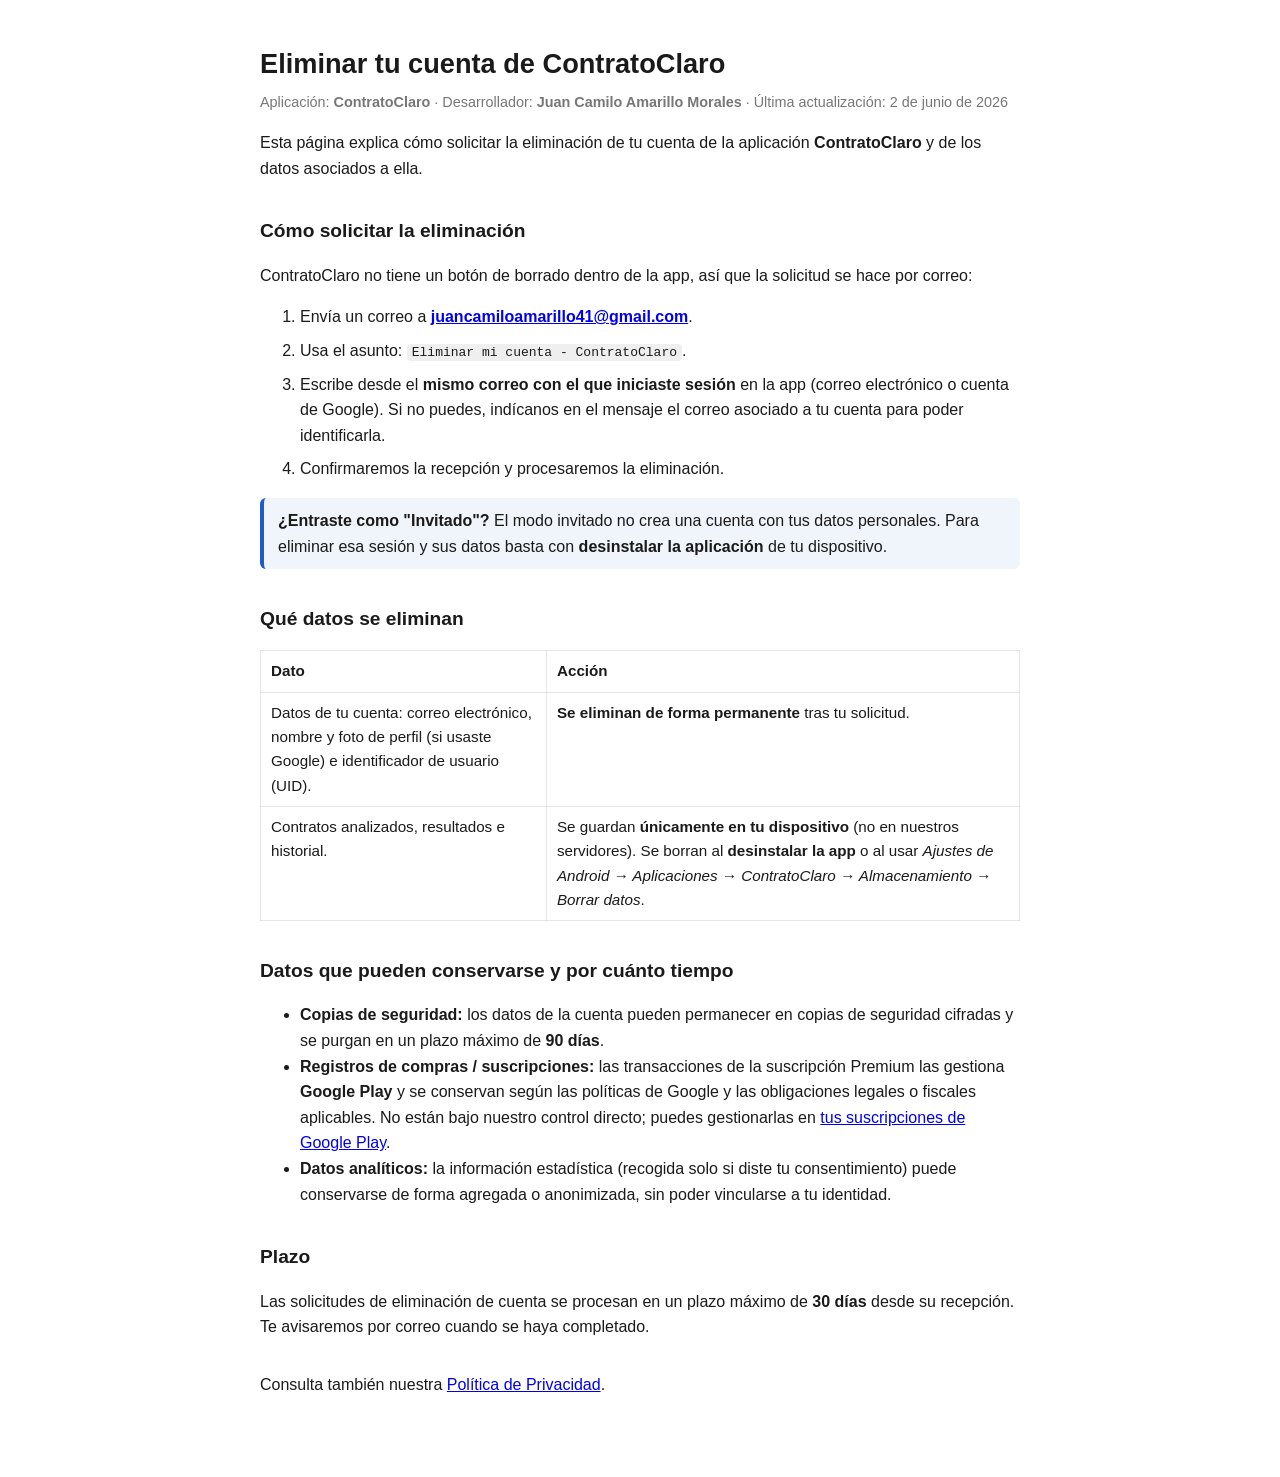
==== eliminar-cuenta.html @ 46ae16da "Add account deletion page" ====
<!DOCTYPE html>
<html lang="es">
<head>
  <meta charset="utf-8">
  <meta name="viewport" content="width=device-width, initial-scale=1">
  <title>Eliminar tu cuenta — ContratoClaro</title>
  <style>
    :root { color-scheme: light dark; }
    body {
      font-family: -apple-system, Segoe UI, Roboto, Helvetica, Arial, sans-serif;
      line-height: 1.6;
      max-width: 760px;
      margin: 0 auto;
      padding: 24px 18px 64px;
      color: #1a1a1a;
      background: #ffffff;
    }
    @media (prefers-color-scheme: dark) {
      body { color: #e6e6e6; background: #121212; }
      a { color: #8ab4f8; }
    }
    h1 { font-size: 1.7rem; margin-bottom: .2em; }
    h2 { font-size: 1.2rem; margin-top: 1.8em; }
    .updated { color: #777; font-size: .9rem; margin-top: 0; }
    table { border-collapse: collapse; width: 100%; margin: 1em 0; font-size: .95rem; }
    th, td { border: 1px solid #8883; padding: 8px 10px; text-align: left; vertical-align: top; }
    code { background: #8882; padding: 1px 5px; border-radius: 4px; }
    ol li { margin-bottom: .5em; }
    .box { background: #1e5bc611; border-left: 4px solid #1E5BC6; padding: 10px 14px; border-radius: 6px; }
  </style>
</head>
<body>

  <h1>Eliminar tu cuenta de ContratoClaro</h1>
  <p class="updated">Aplicación: <strong>ContratoClaro</strong> &middot; Desarrollador: <strong>Juan Camilo Amarillo Morales</strong> &middot; Última actualización: 2 de junio de 2026</p>

  <p>
    Esta página explica cómo solicitar la eliminación de tu cuenta de la aplicación
    <strong>ContratoClaro</strong> y de los datos asociados a ella.
  </p>

  <h2>Cómo solicitar la eliminación</h2>
  <p>ContratoClaro no tiene un botón de borrado dentro de la app, así que la solicitud se hace por correo:</p>
  <ol>
    <li>Envía un correo a <strong><a href="mailto:juancamiloamarillo41@gmail.com">juancamiloamarillo41@gmail.com</a></strong>.</li>
    <li>Usa el asunto: <code>Eliminar mi cuenta - ContratoClaro</code>.</li>
    <li>Escribe desde el <strong>mismo correo con el que iniciaste sesión</strong> en la app (correo electrónico o cuenta de Google). Si no puedes, indícanos en el mensaje el correo asociado a tu cuenta para poder identificarla.</li>
    <li>Confirmaremos la recepción y procesaremos la eliminación.</li>
  </ol>

  <div class="box">
    <strong>¿Entraste como "Invitado"?</strong> El modo invitado no crea una cuenta con tus
    datos personales. Para eliminar esa sesión y sus datos basta con <strong>desinstalar la
    aplicación</strong> de tu dispositivo.
  </div>

  <h2>Qué datos se eliminan</h2>
  <table>
    <tr><th>Dato</th><th>Acción</th></tr>
    <tr>
      <td>Datos de tu cuenta: correo electrónico, nombre y foto de perfil (si usaste Google) e identificador de usuario (UID).</td>
      <td><strong>Se eliminan de forma permanente</strong> tras tu solicitud.</td>
    </tr>
    <tr>
      <td>Contratos analizados, resultados e historial.</td>
      <td>Se guardan <strong>únicamente en tu dispositivo</strong> (no en nuestros servidores). Se borran al <strong>desinstalar la app</strong> o al usar <em>Ajustes de Android → Aplicaciones → ContratoClaro → Almacenamiento → Borrar datos</em>.</td>
    </tr>
  </table>

  <h2>Datos que pueden conservarse y por cuánto tiempo</h2>
  <ul>
    <li><strong>Copias de seguridad:</strong> los datos de la cuenta pueden permanecer en copias de seguridad cifradas y se purgan en un plazo máximo de <strong>90 días</strong>.</li>
    <li><strong>Registros de compras / suscripciones:</strong> las transacciones de la suscripción Premium las gestiona <strong>Google Play</strong> y se conservan según las políticas de Google y las obligaciones legales o fiscales aplicables. No están bajo nuestro control directo; puedes gestionarlas en <a href="https://play.google.com/store/account/subscriptions">tus suscripciones de Google Play</a>.</li>
    <li><strong>Datos analíticos:</strong> la información estadística (recogida solo si diste tu consentimiento) puede conservarse de forma agregada o anonimizada, sin poder vincularse a tu identidad.</li>
  </ul>

  <h2>Plazo</h2>
  <p>
    Las solicitudes de eliminación de cuenta se procesan en un plazo máximo de <strong>30 días</strong>
    desde su recepción. Te avisaremos por correo cuando se haya completado.
  </p>

  <p style="margin-top:2em;">
    Consulta también nuestra <a href="./">Política de Privacidad</a>.
  </p>

</body>
</html>
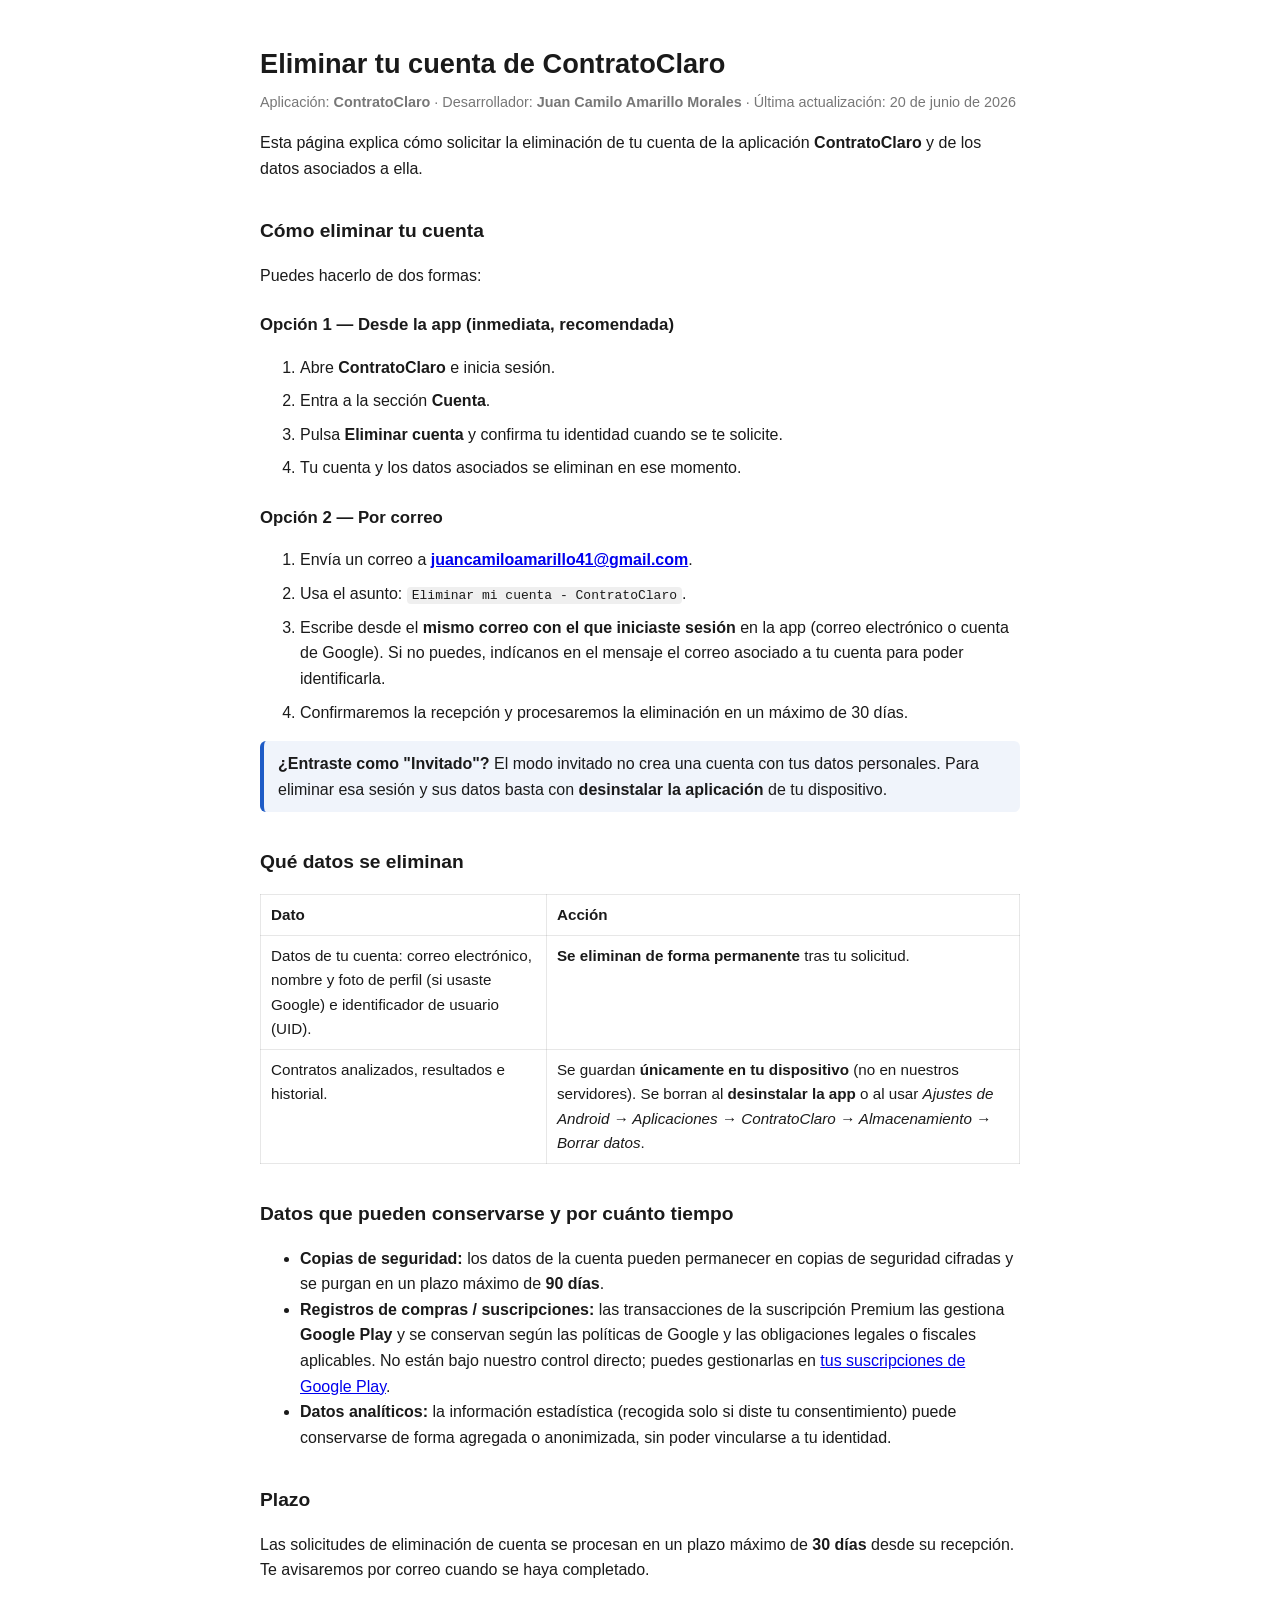
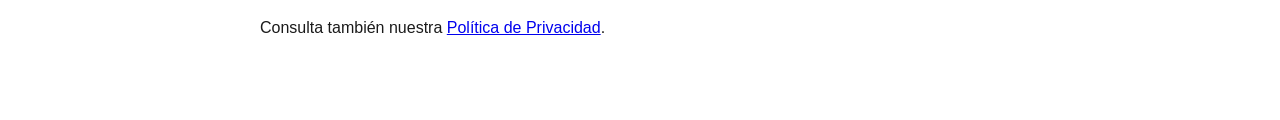
==== commit 9a87f875: "Actualiza politica y eliminacion de cuenta: borrado desde la app, identificador de dispositivo y fec" ====
--- a/eliminar-cuenta.html
+++ b/eliminar-cuenta.html
@@ -21,6 +21,7 @@
     }
     h1 { font-size: 1.7rem; margin-bottom: .2em; }
     h2 { font-size: 1.2rem; margin-top: 1.8em; }
+    h3 { font-size: 1.05rem; margin-top: 1.4em; margin-bottom: .3em; }
     .updated { color: #777; font-size: .9rem; margin-top: 0; }
     table { border-collapse: collapse; width: 100%; margin: 1em 0; font-size: .95rem; }
     th, td { border: 1px solid #8883; padding: 8px 10px; text-align: left; vertical-align: top; }
@@ -32,20 +33,30 @@
 <body>
 
   <h1>Eliminar tu cuenta de ContratoClaro</h1>
-  <p class="updated">Aplicación: <strong>ContratoClaro</strong> &middot; Desarrollador: <strong>Juan Camilo Amarillo Morales</strong> &middot; Última actualización: 2 de junio de 2026</p>
+  <p class="updated">Aplicación: <strong>ContratoClaro</strong> &middot; Desarrollador: <strong>Juan Camilo Amarillo Morales</strong> &middot; Última actualización: 20 de junio de 2026</p>
 
   <p>
     Esta página explica cómo solicitar la eliminación de tu cuenta de la aplicación
     <strong>ContratoClaro</strong> y de los datos asociados a ella.
   </p>
 
-  <h2>Cómo solicitar la eliminación</h2>
-  <p>ContratoClaro no tiene un botón de borrado dentro de la app, así que la solicitud se hace por correo:</p>
+  <h2>Cómo eliminar tu cuenta</h2>
+  <p>Puedes hacerlo de dos formas:</p>
+
+  <h3>Opción 1 — Desde la app (inmediata, recomendada)</h3>
+  <ol>
+    <li>Abre <strong>ContratoClaro</strong> e inicia sesión.</li>
+    <li>Entra a la sección <strong>Cuenta</strong>.</li>
+    <li>Pulsa <strong>Eliminar cuenta</strong> y confirma tu identidad cuando se te solicite.</li>
+    <li>Tu cuenta y los datos asociados se eliminan en ese momento.</li>
+  </ol>
+
+  <h3>Opción 2 — Por correo</h3>
   <ol>
     <li>Envía un correo a <strong><a href="mailto:juancamiloamarillo41@gmail.com">juancamiloamarillo41@gmail.com</a></strong>.</li>
     <li>Usa el asunto: <code>Eliminar mi cuenta - ContratoClaro</code>.</li>
     <li>Escribe desde el <strong>mismo correo con el que iniciaste sesión</strong> en la app (correo electrónico o cuenta de Google). Si no puedes, indícanos en el mensaje el correo asociado a tu cuenta para poder identificarla.</li>
-    <li>Confirmaremos la recepción y procesaremos la eliminación.</li>
+    <li>Confirmaremos la recepción y procesaremos la eliminación en un máximo de 30 días.</li>
   </ol>
 
   <div class="box">
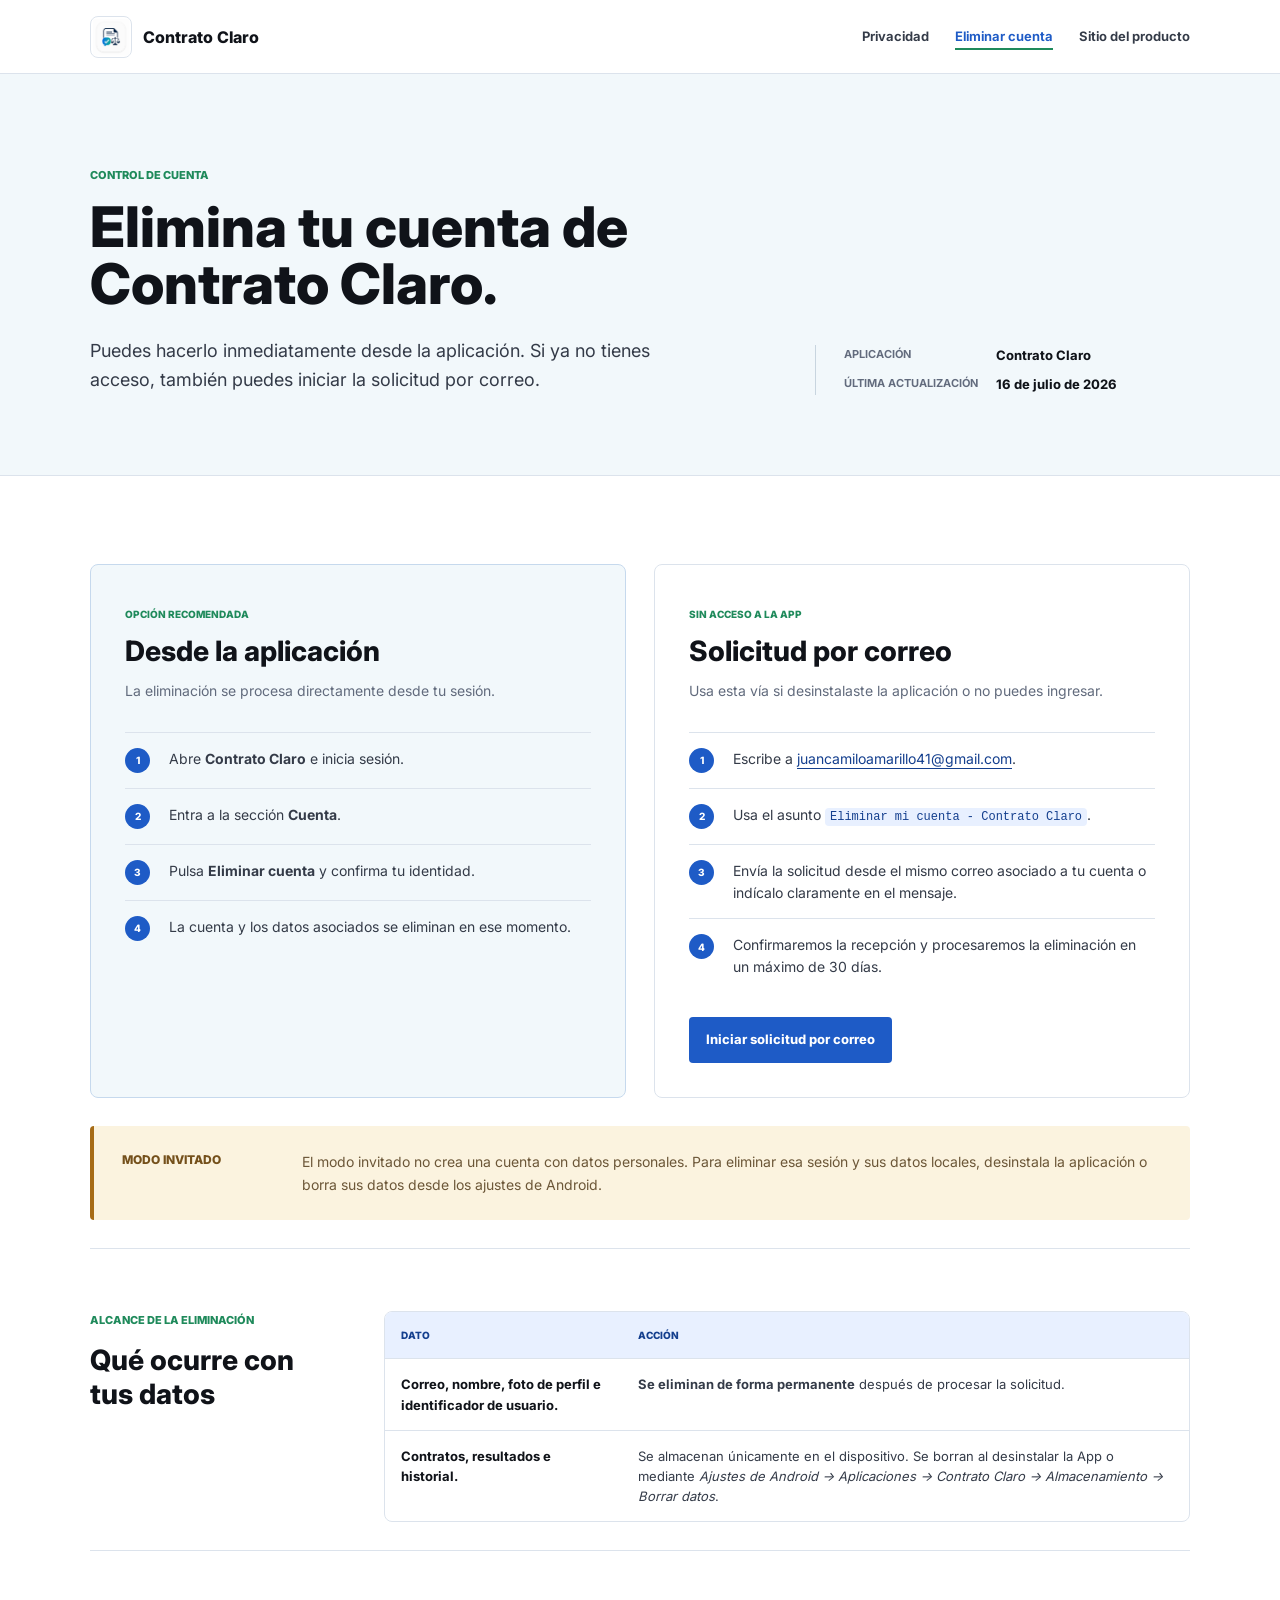
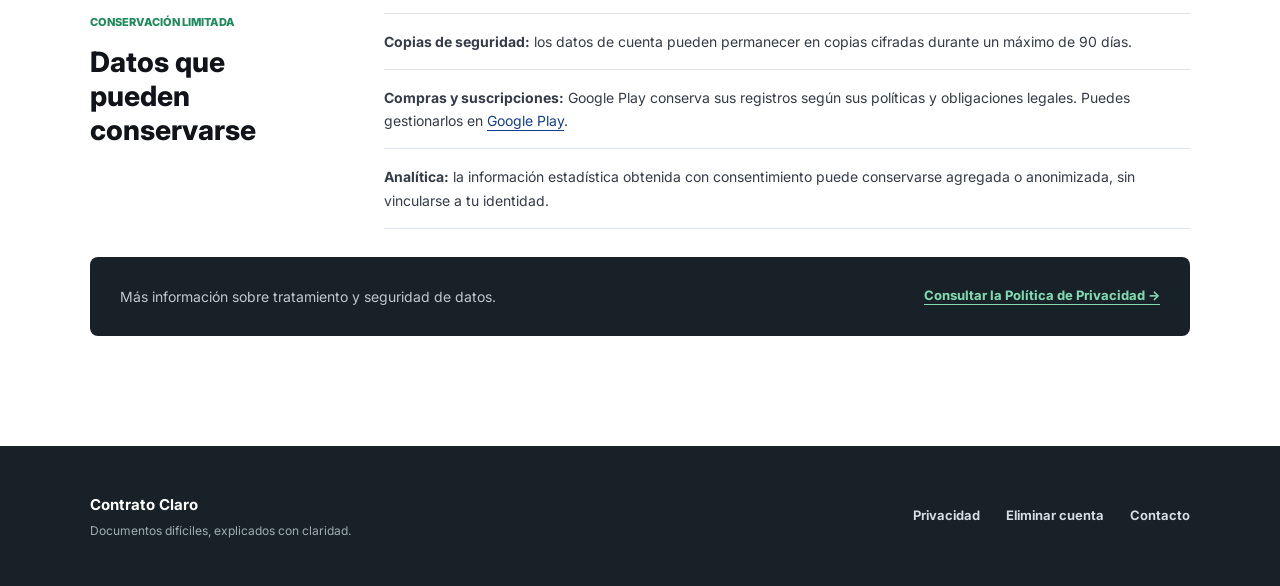
==== commit 776ba789: "Redesign privacy and account control pages" ====
--- a/eliminar-cuenta.html
+++ b/eliminar-cuenta.html
@@ -1,99 +1,140 @@
-<!DOCTYPE html>
+<!doctype html>
 <html lang="es">
 <head>
   <meta charset="utf-8">
   <meta name="viewport" content="width=device-width, initial-scale=1">
-  <title>Eliminar tu cuenta — ContratoClaro</title>
-  <style>
-    :root { color-scheme: light dark; }
-    body {
-      font-family: -apple-system, Segoe UI, Roboto, Helvetica, Arial, sans-serif;
-      line-height: 1.6;
-      max-width: 760px;
-      margin: 0 auto;
-      padding: 24px 18px 64px;
-      color: #1a1a1a;
-      background: #ffffff;
-    }
-    @media (prefers-color-scheme: dark) {
-      body { color: #e6e6e6; background: #121212; }
-      a { color: #8ab4f8; }
-    }
-    h1 { font-size: 1.7rem; margin-bottom: .2em; }
-    h2 { font-size: 1.2rem; margin-top: 1.8em; }
-    h3 { font-size: 1.05rem; margin-top: 1.4em; margin-bottom: .3em; }
-    .updated { color: #777; font-size: .9rem; margin-top: 0; }
-    table { border-collapse: collapse; width: 100%; margin: 1em 0; font-size: .95rem; }
-    th, td { border: 1px solid #8883; padding: 8px 10px; text-align: left; vertical-align: top; }
-    code { background: #8882; padding: 1px 5px; border-radius: 4px; }
-    ol li { margin-bottom: .5em; }
-    .box { background: #1e5bc611; border-left: 4px solid #1E5BC6; padding: 10px 14px; border-radius: 6px; }
-  </style>
+  <meta name="theme-color" content="#f2f8fb">
+  <meta name="description" content="Instrucciones para eliminar una cuenta de Contrato Claro y los datos asociados.">
+  <meta name="robots" content="index, follow">
+  <link rel="icon" type="image/png" href="assets/contrato-claro-logo.png">
+  <link rel="preload" href="assets/inter-variable.ttf" as="font" type="font/ttf" crossorigin>
+  <link rel="stylesheet" href="styles.css">
+  <title>Eliminar tu cuenta | Contrato Claro</title>
 </head>
 <body>
+  <a class="skip-link" href="#contenido">Ir al contenido</a>
 
-  <h1>Eliminar tu cuenta de ContratoClaro</h1>
-  <p class="updated">Aplicación: <strong>ContratoClaro</strong> &middot; Desarrollador: <strong>Juan Camilo Amarillo Morales</strong> &middot; Última actualización: 20 de junio de 2026</p>
+  <header class="legal-header">
+    <div class="legal-shell legal-header__inner">
+      <a class="legal-brand" href="https://juancamiloamarillo41-cloud.github.io/contratoclaro-web/" aria-label="Ir al sitio de Contrato Claro">
+        <img src="assets/contrato-claro-logo.png" width="42" height="42" alt="">
+        <span>Contrato Claro</span>
+      </a>
+      <nav aria-label="Navegación legal">
+        <a href="./">Privacidad</a>
+        <a aria-current="page" href="eliminar-cuenta.html">Eliminar cuenta</a>
+        <a href="https://juancamiloamarillo41-cloud.github.io/contratoclaro-web/">Sitio del producto</a>
+      </nav>
+    </div>
+  </header>
 
-  <p>
-    Esta página explica cómo solicitar la eliminación de tu cuenta de la aplicación
-    <strong>ContratoClaro</strong> y de los datos asociados a ella.
-  </p>
+  <main id="contenido">
+    <section class="legal-hero legal-hero--account">
+      <div class="legal-shell legal-hero__grid">
+        <div>
+          <p class="legal-eyebrow">Control de cuenta</p>
+          <h1>Elimina tu cuenta de Contrato Claro.</h1>
+          <p class="legal-hero__lead">Puedes hacerlo inmediatamente desde la aplicación. Si ya no tienes acceso, también puedes iniciar la solicitud por correo.</p>
+        </div>
+        <div class="legal-meta" aria-label="Información del documento">
+          <span>Aplicación</span>
+          <strong>Contrato Claro</strong>
+          <span>Última actualización</span>
+          <strong>16 de julio de 2026</strong>
+        </div>
+      </div>
+    </section>
 
-  <h2>Cómo eliminar tu cuenta</h2>
-  <p>Puedes hacerlo de dos formas:</p>
+    <div class="legal-shell account-content">
+      <section class="account-path account-path--primary" aria-labelledby="app-path-title">
+        <div class="account-path__heading">
+          <span>Opción recomendada</span>
+          <h2 id="app-path-title">Desde la aplicación</h2>
+          <p>La eliminación se procesa directamente desde tu sesión.</p>
+        </div>
+        <ol class="account-steps">
+          <li><span>1</span><p>Abre <strong>Contrato Claro</strong> e inicia sesión.</p></li>
+          <li><span>2</span><p>Entra a la sección <strong>Cuenta</strong>.</p></li>
+          <li><span>3</span><p>Pulsa <strong>Eliminar cuenta</strong> y confirma tu identidad.</p></li>
+          <li><span>4</span><p>La cuenta y los datos asociados se eliminan en ese momento.</p></li>
+        </ol>
+      </section>
 
-  <h3>Opción 1 — Desde la app (inmediata, recomendada)</h3>
-  <ol>
-    <li>Abre <strong>ContratoClaro</strong> e inicia sesión.</li>
-    <li>Entra a la sección <strong>Cuenta</strong>.</li>
-    <li>Pulsa <strong>Eliminar cuenta</strong> y confirma tu identidad cuando se te solicite.</li>
-    <li>Tu cuenta y los datos asociados se eliminan en ese momento.</li>
-  </ol>
+      <section class="account-path" aria-labelledby="email-path-title">
+        <div class="account-path__heading">
+          <span>Sin acceso a la app</span>
+          <h2 id="email-path-title">Solicitud por correo</h2>
+          <p>Usa esta vía si desinstalaste la aplicación o no puedes ingresar.</p>
+        </div>
+        <ol class="account-steps">
+          <li><span>1</span><p>Escribe a <a href="mailto:juancamiloamarillo41@gmail.com?subject=Eliminar%20mi%20cuenta%20-%20Contrato%20Claro">juancamiloamarillo41@gmail.com</a>.</p></li>
+          <li><span>2</span><p>Usa el asunto <code>Eliminar mi cuenta - Contrato Claro</code>.</p></li>
+          <li><span>3</span><p>Envía la solicitud desde el mismo correo asociado a tu cuenta o indícalo claramente en el mensaje.</p></li>
+          <li><span>4</span><p>Confirmaremos la recepción y procesaremos la eliminación en un máximo de 30 días.</p></li>
+        </ol>
+        <a class="legal-button" href="mailto:juancamiloamarillo41@gmail.com?subject=Eliminar%20mi%20cuenta%20-%20Contrato%20Claro">Iniciar solicitud por correo</a>
+      </section>
 
-  <h3>Opción 2 — Por correo</h3>
-  <ol>
-    <li>Envía un correo a <strong><a href="mailto:juancamiloamarillo41@gmail.com">juancamiloamarillo41@gmail.com</a></strong>.</li>
-    <li>Usa el asunto: <code>Eliminar mi cuenta - ContratoClaro</code>.</li>
-    <li>Escribe desde el <strong>mismo correo con el que iniciaste sesión</strong> en la app (correo electrónico o cuenta de Google). Si no puedes, indícanos en el mensaje el correo asociado a tu cuenta para poder identificarla.</li>
-    <li>Confirmaremos la recepción y procesaremos la eliminación en un máximo de 30 días.</li>
-  </ol>
+      <aside class="guest-note">
+        <span>Modo invitado</span>
+        <p>El modo invitado no crea una cuenta con datos personales. Para eliminar esa sesión y sus datos locales, desinstala la aplicación o borra sus datos desde los ajustes de Android.</p>
+      </aside>
 
-  <div class="box">
-    <strong>¿Entraste como "Invitado"?</strong> El modo invitado no crea una cuenta con tus
-    datos personales. Para eliminar esa sesión y sus datos basta con <strong>desinstalar la
-    aplicación</strong> de tu dispositivo.
-  </div>
+      <section class="account-detail" aria-labelledby="deleted-data-title">
+        <div class="account-detail__heading">
+          <p class="legal-eyebrow">Alcance de la eliminación</p>
+          <h2 id="deleted-data-title">Qué ocurre con tus datos</h2>
+        </div>
+        <div class="table-wrap" tabindex="0" aria-label="Tabla sobre eliminación de datos">
+          <table>
+            <thead>
+              <tr><th>Dato</th><th>Acción</th></tr>
+            </thead>
+            <tbody>
+              <tr>
+                <td>Correo, nombre, foto de perfil e identificador de usuario.</td>
+                <td><strong>Se eliminan de forma permanente</strong> después de procesar la solicitud.</td>
+              </tr>
+              <tr>
+                <td>Contratos, resultados e historial.</td>
+                <td>Se almacenan únicamente en el dispositivo. Se borran al desinstalar la App o mediante <em>Ajustes de Android → Aplicaciones → Contrato Claro → Almacenamiento → Borrar datos</em>.</td>
+              </tr>
+            </tbody>
+          </table>
+        </div>
+      </section>
 
-  <h2>Qué datos se eliminan</h2>
-  <table>
-    <tr><th>Dato</th><th>Acción</th></tr>
-    <tr>
-      <td>Datos de tu cuenta: correo electrónico, nombre y foto de perfil (si usaste Google) e identificador de usuario (UID).</td>
-      <td><strong>Se eliminan de forma permanente</strong> tras tu solicitud.</td>
-    </tr>
-    <tr>
-      <td>Contratos analizados, resultados e historial.</td>
-      <td>Se guardan <strong>únicamente en tu dispositivo</strong> (no en nuestros servidores). Se borran al <strong>desinstalar la app</strong> o al usar <em>Ajustes de Android → Aplicaciones → ContratoClaro → Almacenamiento → Borrar datos</em>.</td>
-    </tr>
-  </table>
+      <section class="account-detail" aria-labelledby="retention-title">
+        <div class="account-detail__heading">
+          <p class="legal-eyebrow">Conservación limitada</p>
+          <h2 id="retention-title">Datos que pueden conservarse</h2>
+        </div>
+        <ul class="retention-list">
+          <li><strong>Copias de seguridad:</strong> los datos de cuenta pueden permanecer en copias cifradas durante un máximo de 90 días.</li>
+          <li><strong>Compras y suscripciones:</strong> Google Play conserva sus registros según sus políticas y obligaciones legales. Puedes gestionarlos en <a href="https://play.google.com/store/account/subscriptions" target="_blank" rel="noopener noreferrer">Google Play</a>.</li>
+          <li><strong>Analítica:</strong> la información estadística obtenida con consentimiento puede conservarse agregada o anonimizada, sin vincularse a tu identidad.</li>
+        </ul>
+      </section>
 
-  <h2>Datos que pueden conservarse y por cuánto tiempo</h2>
-  <ul>
-    <li><strong>Copias de seguridad:</strong> los datos de la cuenta pueden permanecer en copias de seguridad cifradas y se purgan en un plazo máximo de <strong>90 días</strong>.</li>
-    <li><strong>Registros de compras / suscripciones:</strong> las transacciones de la suscripción Premium las gestiona <strong>Google Play</strong> y se conservan según las políticas de Google y las obligaciones legales o fiscales aplicables. No están bajo nuestro control directo; puedes gestionarlas en <a href="https://play.google.com/store/account/subscriptions">tus suscripciones de Google Play</a>.</li>
-    <li><strong>Datos analíticos:</strong> la información estadística (recogida solo si diste tu consentimiento) puede conservarse de forma agregada o anonimizada, sin poder vincularse a tu identidad.</li>
-  </ul>
+      <div class="account-backlink">
+        <p>Más información sobre tratamiento y seguridad de datos.</p>
+        <a href="./">Consultar la Política de Privacidad <span aria-hidden="true">→</span></a>
+      </div>
+    </div>
+  </main>
 
-  <h2>Plazo</h2>
-  <p>
-    Las solicitudes de eliminación de cuenta se procesan en un plazo máximo de <strong>30 días</strong>
-    desde su recepción. Te avisaremos por correo cuando se haya completado.
-  </p>
-
-  <p style="margin-top:2em;">
-    Consulta también nuestra <a href="./">Política de Privacidad</a>.
-  </p>
-
+  <footer class="legal-footer">
+    <div class="legal-shell legal-footer__inner">
+      <div>
+        <strong>Contrato Claro</strong>
+        <p>Documentos difíciles, explicados con claridad.</p>
+      </div>
+      <nav aria-label="Enlaces del pie de página">
+        <a href="./">Privacidad</a>
+        <a href="eliminar-cuenta.html">Eliminar cuenta</a>
+        <a href="mailto:juancamiloamarillo41@gmail.com">Contacto</a>
+      </nav>
+    </div>
+  </footer>
 </body>
 </html>
--- a/styles.css
+++ b/styles.css
@@ -0,0 +1,830 @@
+@font-face {
+  font-family: "Inter";
+  src: url("assets/inter-variable.ttf") format("truetype");
+  font-style: normal;
+  font-weight: 100 900;
+  font-display: swap;
+}
+
+:root {
+  --ink: #101319;
+  --ink-soft: #343b48;
+  --muted: #626b7d;
+  --line: #dce3ec;
+  --paper: #ffffff;
+  --mist: #f2f8fb;
+  --blue: #1e5bc6;
+  --blue-deep: #143f8e;
+  --blue-soft: #e8f0ff;
+  --green: #1f8a5b;
+  --green-soft: #e7f6ef;
+  --amber: #a66b16;
+  --amber-soft: #fbf3df;
+  --shell: 1100px;
+}
+
+* {
+  box-sizing: border-box;
+  letter-spacing: 0;
+}
+
+html {
+  scroll-behavior: smooth;
+}
+
+body {
+  margin: 0;
+  min-width: 320px;
+  color: var(--ink);
+  background: var(--paper);
+  font-family: "Inter", -apple-system, BlinkMacSystemFont, "Segoe UI", sans-serif;
+  font-size: 16px;
+  line-height: 1.65;
+  -webkit-font-smoothing: antialiased;
+}
+
+a {
+  color: var(--blue-deep);
+  text-underline-offset: 4px;
+}
+
+:focus-visible {
+  outline: 3px solid #00a7c7;
+  outline-offset: 4px;
+}
+
+.skip-link {
+  position: fixed;
+  top: 0;
+  left: 0;
+  z-index: 1000;
+  width: 1px;
+  height: 1px;
+  padding: 0;
+  overflow: hidden;
+  clip-path: inset(100%);
+  white-space: nowrap;
+  color: var(--paper);
+  background: var(--ink);
+}
+
+.skip-link:focus-visible {
+  top: 12px;
+  left: 12px;
+  width: auto;
+  height: auto;
+  padding: 10px 14px;
+  overflow: visible;
+  clip-path: none;
+}
+
+.legal-shell {
+  width: min(var(--shell), calc(100% - 48px));
+  margin-inline: auto;
+}
+
+.legal-header {
+  position: sticky;
+  top: 0;
+  z-index: 100;
+  height: 74px;
+  background: rgba(255, 255, 255, 0.95);
+  border-bottom: 1px solid var(--line);
+  backdrop-filter: blur(14px);
+}
+
+.legal-header__inner {
+  height: 100%;
+  display: flex;
+  align-items: center;
+  justify-content: space-between;
+  gap: 30px;
+}
+
+.legal-brand {
+  display: inline-flex;
+  align-items: center;
+  gap: 11px;
+  color: var(--ink);
+  font-size: 16px;
+  font-weight: 790;
+  line-height: 1;
+  text-decoration: none;
+  white-space: nowrap;
+}
+
+.legal-brand img {
+  width: 42px;
+  height: 42px;
+  border: 1px solid var(--line);
+  border-radius: 8px;
+  object-fit: cover;
+}
+
+.legal-header nav,
+.legal-footer nav {
+  display: flex;
+  align-items: center;
+  gap: 26px;
+}
+
+.legal-header nav a,
+.legal-footer nav a {
+  color: var(--ink-soft);
+  font-size: 13px;
+  font-weight: 670;
+  text-decoration: none;
+}
+
+.legal-header nav a:hover,
+.legal-header nav a[aria-current="page"],
+.legal-footer nav a:hover {
+  color: var(--blue);
+  text-decoration: underline;
+  text-decoration-color: var(--green);
+  text-decoration-thickness: 2px;
+  text-underline-offset: 7px;
+}
+
+.legal-hero {
+  padding: 92px 0 80px;
+  background: var(--mist);
+  border-bottom: 1px solid var(--line);
+}
+
+.legal-hero__grid {
+  display: grid;
+  grid-template-columns: minmax(0, 1.25fr) minmax(260px, 0.75fr);
+  gap: 100px;
+  align-items: end;
+}
+
+.legal-eyebrow {
+  margin: 0 0 15px;
+  color: var(--green);
+  font-size: 11px;
+  font-weight: 820;
+  text-transform: uppercase;
+}
+
+.legal-hero h1 {
+  max-width: 730px;
+  margin: 0;
+  color: var(--ink);
+  font-size: 56px;
+  font-weight: 820;
+  line-height: 1.02;
+}
+
+.legal-hero__lead {
+  max-width: 700px;
+  margin: 24px 0 0;
+  color: var(--ink-soft);
+  font-size: 18px;
+  line-height: 1.6;
+}
+
+.legal-meta {
+  padding-left: 28px;
+  display: grid;
+  grid-template-columns: auto 1fr;
+  gap: 7px 18px;
+  border-left: 1px solid #c8d5df;
+}
+
+.legal-meta span {
+  color: var(--muted);
+  font-size: 11px;
+  font-weight: 680;
+  text-transform: uppercase;
+}
+
+.legal-meta strong {
+  color: var(--ink);
+  font-size: 13px;
+  font-weight: 740;
+}
+
+.privacy-summary {
+  background: var(--paper);
+  border-bottom: 1px solid var(--line);
+}
+
+.privacy-summary__grid {
+  display: grid;
+  grid-template-columns: repeat(3, minmax(0, 1fr));
+}
+
+.privacy-summary article {
+  min-width: 0;
+  padding: 31px 28px 34px;
+}
+
+.privacy-summary article + article {
+  border-left: 1px solid var(--line);
+}
+
+.privacy-summary article > span {
+  color: var(--blue);
+  font-size: 11px;
+  font-weight: 820;
+}
+
+.privacy-summary h2 {
+  margin: 16px 0 5px;
+  color: var(--ink);
+  font-size: 17px;
+  line-height: 1.35;
+}
+
+.privacy-summary p {
+  margin: 0;
+  color: var(--muted);
+  font-size: 13px;
+  line-height: 1.55;
+}
+
+.legal-layout {
+  padding: 88px 0 110px;
+  display: grid;
+  grid-template-columns: 190px minmax(0, 1fr);
+  gap: 76px;
+  align-items: start;
+}
+
+.toc {
+  position: sticky;
+  top: 108px;
+}
+
+.toc > p {
+  margin: 0 0 14px;
+  color: var(--muted);
+  font-size: 10px;
+  font-weight: 820;
+  text-transform: uppercase;
+}
+
+.toc nav {
+  display: flex;
+  flex-direction: column;
+}
+
+.toc a {
+  padding: 8px 0;
+  color: var(--muted);
+  border-bottom: 1px solid var(--line);
+  font-size: 12px;
+  font-weight: 600;
+  text-decoration: none;
+}
+
+.toc a:hover,
+.toc a:focus-visible {
+  color: var(--blue);
+}
+
+.policy-content {
+  min-width: 0;
+  max-width: 790px;
+}
+
+.policy-intro {
+  color: var(--ink-soft);
+  font-size: 18px;
+  line-height: 1.75;
+}
+
+.policy-intro > p:first-child {
+  margin-top: 0;
+}
+
+.legal-notice {
+  margin: 30px 0 0;
+  padding: 18px 20px;
+  color: #6c4a18;
+  background: var(--amber-soft);
+  border-left: 4px solid var(--amber);
+  border-radius: 4px;
+  font-size: 14px;
+}
+
+.policy-section {
+  padding: 52px 0 0;
+  margin-top: 52px;
+  border-top: 1px solid var(--line);
+  scroll-margin-top: 106px;
+}
+
+.policy-section__title {
+  display: grid;
+  grid-template-columns: 44px minmax(0, 1fr);
+  gap: 16px;
+  align-items: baseline;
+}
+
+.policy-section__title span {
+  color: var(--green);
+  font-size: 11px;
+  font-weight: 820;
+}
+
+.policy-section h2,
+.account-detail h2,
+.account-path h2 {
+  margin: 0;
+  color: var(--ink);
+  font-size: 28px;
+  font-weight: 780;
+  line-height: 1.2;
+}
+
+.policy-section > p,
+.policy-section li {
+  color: var(--ink-soft);
+  font-size: 15px;
+}
+
+.policy-section > p {
+  margin: 22px 0 0 60px;
+}
+
+.policy-section ul {
+  margin: 22px 0 0 60px;
+  padding-left: 20px;
+}
+
+.policy-section li {
+  margin-bottom: 10px;
+  padding-left: 5px;
+}
+
+.table-wrap {
+  margin: 28px 0 0 60px;
+  overflow-x: auto;
+  border: 1px solid var(--line);
+  border-radius: 8px;
+}
+
+table {
+  width: 100%;
+  min-width: 690px;
+  border-collapse: collapse;
+  font-size: 13px;
+}
+
+th,
+td {
+  padding: 15px 16px;
+  text-align: left;
+  vertical-align: top;
+  border-bottom: 1px solid var(--line);
+}
+
+th {
+  color: var(--blue-deep);
+  background: var(--blue-soft);
+  font-size: 10px;
+  font-weight: 820;
+  text-transform: uppercase;
+}
+
+td {
+  color: var(--ink-soft);
+  line-height: 1.55;
+}
+
+tr:last-child td {
+  border-bottom: 0;
+}
+
+td:first-child {
+  color: var(--ink);
+  font-weight: 720;
+}
+
+.legal-footer {
+  padding: 45px 0;
+  background: #172127;
+}
+
+.legal-footer__inner {
+  display: flex;
+  align-items: center;
+  justify-content: space-between;
+  gap: 40px;
+}
+
+.legal-footer strong {
+  color: var(--paper);
+  font-size: 15px;
+}
+
+.legal-footer p {
+  margin: 4px 0 0;
+  color: #9fadb5;
+  font-size: 12px;
+}
+
+.legal-footer nav a {
+  color: #d5dee3;
+}
+
+.account-content {
+  padding: 88px 0 110px;
+  display: grid;
+  grid-template-columns: repeat(2, minmax(0, 1fr));
+  gap: 28px;
+}
+
+.account-path {
+  padding: 34px;
+  border: 1px solid var(--line);
+  border-radius: 8px;
+}
+
+.account-path--primary {
+  background: var(--mist);
+  border-color: #c6d9ed;
+}
+
+.account-path__heading > span {
+  color: var(--green);
+  font-size: 10px;
+  font-weight: 820;
+  text-transform: uppercase;
+}
+
+.account-path h2 {
+  margin-top: 10px;
+}
+
+.account-path__heading > p {
+  margin: 10px 0 0;
+  color: var(--muted);
+  font-size: 14px;
+}
+
+.account-steps {
+  margin: 30px 0 0;
+  padding: 0;
+  list-style: none;
+}
+
+.account-steps li {
+  display: grid;
+  grid-template-columns: 30px minmax(0, 1fr);
+  gap: 14px;
+  padding: 15px 0;
+  border-top: 1px solid var(--line);
+}
+
+.account-steps li > span {
+  width: 25px;
+  height: 25px;
+  display: grid;
+  place-items: center;
+  color: var(--paper);
+  background: var(--blue);
+  border-radius: 50%;
+  font-size: 10px;
+  font-weight: 800;
+}
+
+.account-steps p {
+  margin: 0;
+  color: var(--ink-soft);
+  font-size: 14px;
+  line-height: 1.55;
+}
+
+code {
+  padding: 2px 5px;
+  color: var(--blue-deep);
+  background: var(--blue-soft);
+  border-radius: 4px;
+  font-family: ui-monospace, SFMono-Regular, Consolas, monospace;
+  font-size: 12px;
+}
+
+.legal-button {
+  min-height: 46px;
+  margin-top: 24px;
+  display: inline-flex;
+  align-items: center;
+  justify-content: center;
+  padding: 11px 17px;
+  color: var(--paper);
+  background: var(--blue);
+  border-radius: 4px;
+  font-size: 13px;
+  font-weight: 760;
+  text-decoration: none;
+}
+
+.legal-button:hover {
+  background: var(--blue-deep);
+}
+
+.guest-note {
+  grid-column: 1 / -1;
+  padding: 24px 28px;
+  display: grid;
+  grid-template-columns: 150px 1fr;
+  gap: 30px;
+  background: var(--amber-soft);
+  border-left: 4px solid var(--amber);
+  border-radius: 4px;
+}
+
+.guest-note span {
+  color: #74501b;
+  font-size: 12px;
+  font-weight: 820;
+  text-transform: uppercase;
+}
+
+.guest-note p {
+  margin: 0;
+  color: #6c5738;
+  font-size: 14px;
+}
+
+.account-detail {
+  grid-column: 1 / -1;
+  padding-top: 62px;
+  display: grid;
+  grid-template-columns: 240px minmax(0, 1fr);
+  gap: 54px;
+  border-top: 1px solid var(--line);
+}
+
+.account-detail .table-wrap {
+  margin: 0;
+}
+
+.retention-list {
+  margin: 0;
+  padding: 0;
+  list-style: none;
+}
+
+.retention-list li {
+  padding: 16px 0;
+  color: var(--ink-soft);
+  border-top: 1px solid var(--line);
+  font-size: 14px;
+}
+
+.retention-list li:last-child {
+  border-bottom: 1px solid var(--line);
+}
+
+.account-backlink {
+  grid-column: 1 / -1;
+  padding: 28px 30px;
+  display: flex;
+  align-items: center;
+  justify-content: space-between;
+  gap: 30px;
+  color: var(--paper);
+  background: #172127;
+  border-radius: 8px;
+}
+
+.account-backlink p {
+  margin: 0;
+  color: #bec9cf;
+  font-size: 14px;
+}
+
+.account-backlink a {
+  color: #82d9b1;
+  font-size: 13px;
+  font-weight: 740;
+}
+
+.legal-hero__grid,
+.privacy-summary__grid,
+.legal-layout,
+.account-content {
+  animation: legal-enter 520ms ease both;
+}
+
+.privacy-summary__grid {
+  animation-delay: 80ms;
+}
+
+.legal-layout,
+.account-content {
+  animation-delay: 140ms;
+}
+
+@keyframes legal-enter {
+  from {
+    opacity: 0;
+    translate: 0 14px;
+  }
+
+  to {
+    opacity: 1;
+    translate: 0 0;
+  }
+}
+
+@media (max-width: 860px) {
+  .legal-header {
+    height: auto;
+  }
+
+  .legal-header__inner {
+    min-height: 68px;
+    padding: 12px 0;
+    align-items: flex-start;
+    flex-direction: column;
+  }
+
+  .legal-header nav {
+    width: 100%;
+    padding-bottom: 2px;
+    gap: 20px;
+    overflow-x: auto;
+  }
+
+  .legal-header nav a {
+    white-space: nowrap;
+  }
+
+  .legal-hero {
+    padding: 72px 0 64px;
+  }
+
+  .legal-hero__grid {
+    grid-template-columns: 1fr;
+    gap: 42px;
+  }
+
+  .legal-hero h1 {
+    font-size: 44px;
+  }
+
+  .legal-meta {
+    padding: 22px 0 0;
+    border-top: 1px solid #c8d5df;
+    border-left: 0;
+  }
+
+  .legal-layout {
+    grid-template-columns: 1fr;
+    gap: 48px;
+  }
+
+  .toc {
+    position: static;
+  }
+
+  .toc nav {
+    display: grid;
+    grid-template-columns: repeat(2, minmax(0, 1fr));
+    column-gap: 24px;
+  }
+
+  .policy-content {
+    max-width: none;
+  }
+
+  .account-content {
+    grid-template-columns: 1fr;
+  }
+
+  .guest-note,
+  .account-detail,
+  .account-backlink {
+    grid-column: 1;
+  }
+
+  .account-detail {
+    grid-template-columns: 1fr;
+    gap: 28px;
+  }
+}
+
+@media (max-width: 640px) {
+  .legal-shell {
+    width: min(var(--shell), calc(100% - 36px));
+  }
+
+  .legal-brand img {
+    width: 38px;
+    height: 38px;
+  }
+
+  .legal-header nav {
+    gap: 16px;
+  }
+
+  .legal-header nav a {
+    font-size: 12px;
+  }
+
+  .legal-hero {
+    padding: 58px 0 52px;
+  }
+
+  .legal-hero h1 {
+    font-size: 36px;
+  }
+
+  .legal-hero__lead,
+  .policy-intro {
+    font-size: 16px;
+  }
+
+  .privacy-summary__grid {
+    grid-template-columns: 1fr;
+  }
+
+  .privacy-summary article {
+    padding: 24px 0;
+  }
+
+  .privacy-summary article + article {
+    border-top: 1px solid var(--line);
+    border-left: 0;
+  }
+
+  .legal-layout,
+  .account-content {
+    padding: 64px 0 80px;
+  }
+
+  .toc nav {
+    grid-template-columns: 1fr;
+  }
+
+  .policy-section {
+    padding-top: 38px;
+    margin-top: 38px;
+  }
+
+  .policy-section__title {
+    grid-template-columns: 34px minmax(0, 1fr);
+    gap: 10px;
+  }
+
+  .policy-section h2,
+  .account-detail h2,
+  .account-path h2 {
+    font-size: 24px;
+  }
+
+  .policy-section > p,
+  .policy-section ul,
+  .table-wrap {
+    margin-left: 0;
+  }
+
+  .account-path {
+    padding: 26px 20px;
+  }
+
+  .legal-button {
+    width: 100%;
+  }
+
+  .guest-note {
+    grid-template-columns: 1fr;
+    gap: 10px;
+    padding: 22px 20px;
+  }
+
+  .account-detail {
+    padding-top: 46px;
+  }
+
+  .account-backlink,
+  .legal-footer__inner {
+    align-items: flex-start;
+    flex-direction: column;
+  }
+
+  .legal-footer nav {
+    align-items: flex-start;
+    flex-direction: column;
+    gap: 12px;
+  }
+}
+
+@media (prefers-reduced-motion: reduce) {
+  html {
+    scroll-behavior: auto;
+  }
+
+  *,
+  *::before,
+  *::after {
+    animation-duration: 0.01ms !important;
+    animation-iteration-count: 1 !important;
+    transition-duration: 0.01ms !important;
+  }
+}
